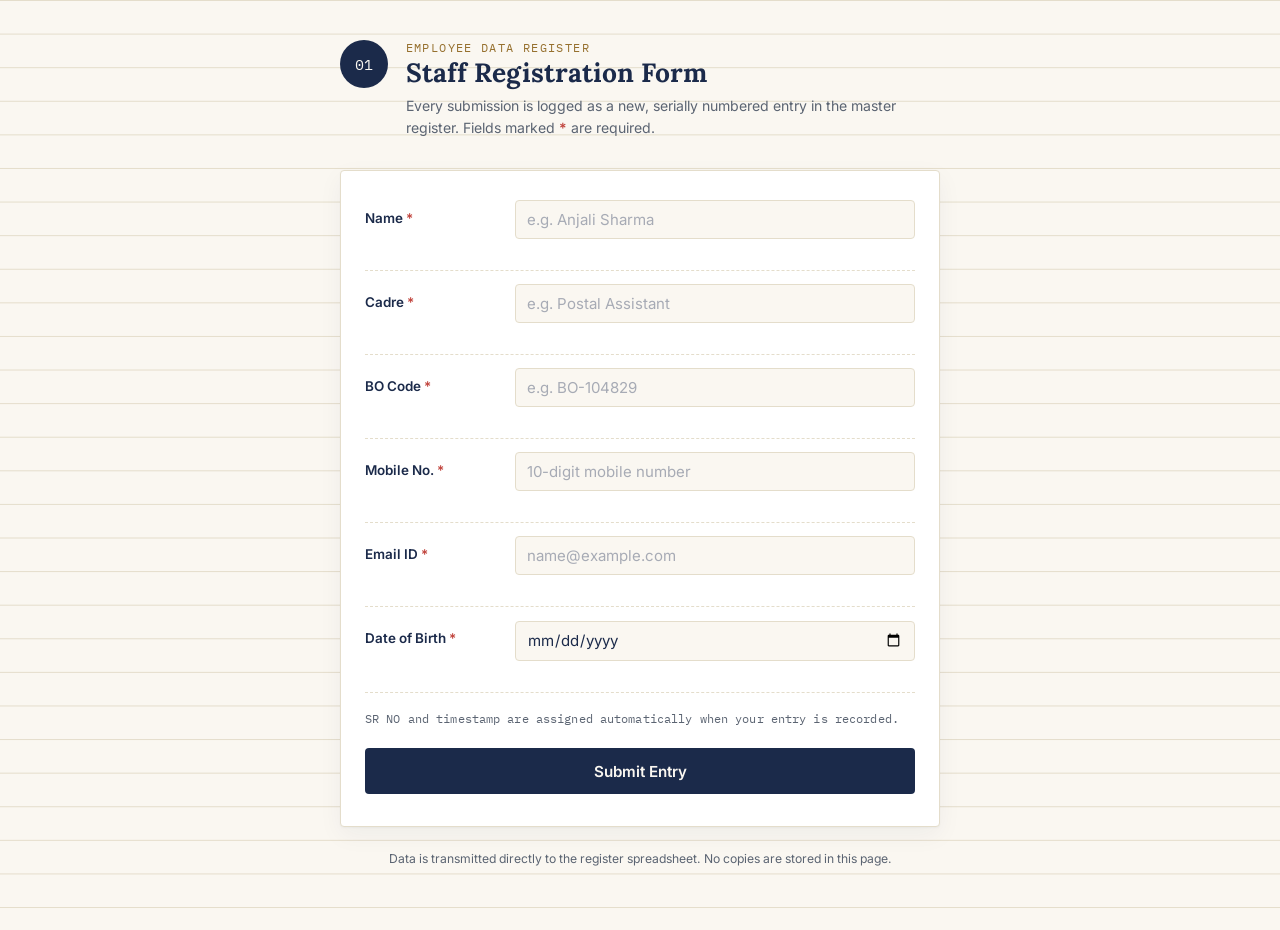
==== index.html @ 63828a0d "Add files via upload" ====
<!DOCTYPE html>
<html lang="en">
<head>
<meta charset="UTF-8">
<meta name="viewport" content="width=device-width, initial-scale=1.0">
<title>Staff Registration Form</title>
<link rel="preconnect" href="https://fonts.googleapis.com">
<link href="https://fonts.googleapis.com/css2?family=Lora:wght@500;600;700&family=Inter:wght@400;500;600;700&family=IBM+Plex+Mono:wght@500&display=swap" rel="stylesheet">
<link rel="stylesheet" href="style.css">
</head>
<body>

  <div class="page">

    <header class="register-header">
      <div class="register-header__mark">01</div>
      <div class="register-header__text">
        <p class="register-header__eyebrow">Employee Data Register</p>
        <h1>Staff Registration Form</h1>
        <p class="register-header__sub">Every submission is logged as a new, serially numbered entry in the master register. Fields marked <span class="req">*</span> are required.</p>
      </div>
    </header>

    <main class="ledger-card" aria-live="polite">

      <!-- Status banners -->
      <div id="statusBanner" class="status-banner" role="alert" hidden></div>

      <form id="registrationForm" novalidate>

        <div class="field-row">
          <label for="name">Name <span class="req">*</span></label>
          <div class="field-control">
            <input type="text" id="name" name="name" autocomplete="name" placeholder="e.g. Anjali Sharma" required maxlength="100">
            <span class="field-error" data-error-for="name"></span>
          </div>
        </div>

        <div class="field-row">
          <label for="cadre">Cadre <span class="req">*</span></label>
          <div class="field-control">
            <input type="text" id="cadre" name="cadre" placeholder="e.g. Postal Assistant" required maxlength="80">
            <span class="field-error" data-error-for="cadre"></span>
          </div>
        </div>

        <div class="field-row">
          <label for="boCode">BO Code <span class="req">*</span></label>
          <div class="field-control">
            <input type="text" id="boCode" name="boCode" placeholder="e.g. BO-104829" required maxlength="30">
            <span class="field-error" data-error-for="boCode"></span>
          </div>
        </div>

        <div class="field-row">
          <label for="mobile">Mobile No. <span class="req">*</span></label>
          <div class="field-control">
            <input type="tel" id="mobile" name="mobile" inputmode="numeric" autocomplete="tel" placeholder="10-digit mobile number" required maxlength="10" pattern="[0-9]{10}">
            <span class="field-error" data-error-for="mobile"></span>
          </div>
        </div>

        <div class="field-row">
          <label for="email">Email ID <span class="req">*</span></label>
          <div class="field-control">
            <input type="email" id="email" name="email" autocomplete="email" placeholder="name@example.com" required maxlength="120">
            <span class="field-error" data-error-for="email"></span>
          </div>
        </div>

        <div class="field-row">
          <label for="dob">Date of Birth <span class="req">*</span></label>
          <div class="field-control">
            <input type="date" id="dob" name="dob" required>
            <span class="field-error" data-error-for="dob"></span>
          </div>
        </div>

        <div class="ledger-card__footnote">
          <span class="ledger-card__serial-hint">SR NO and timestamp are assigned automatically when your entry is recorded.</span>
        </div>

        <button type="submit" id="submitBtn" class="submit-btn">
          <span class="submit-btn__label">Submit Entry</span>
          <span class="submit-btn__spinner" hidden aria-hidden="true"></span>
        </button>

      </form>

    </main>

    <footer class="page-footer">
      <p>Data is transmitted directly to the register spreadsheet. No copies are stored in this page.</p>
    </footer>

  </div>

<script src="script.js"></script>
</body>
</html>
---- style.css ----
/* ============================================================
   Staff Registration Form — "Ledger" theme
   Palette:
     --ink:        #1B2A4A  (deep navy — header, headings)
     --paper:      #FAF7F1  (warm paper background)
     --paper-line: #E4DDCB  (rule lines / borders)
     --brass:      #B8863B  (accent — focus, active states)
     --ok:         #2F7D4F  (success)
     --err:        #C1443D  (error)
     --ink-soft:   #5B6472  (secondary text)
   ============================================================ */

:root {
  --ink: #1B2A4A;
  --ink-soft: #5B6472;
  --paper: #FAF7F1;
  --paper-raised: #FFFFFF;
  --paper-line: #E4DDCB;
  --brass: #B8863B;
  --brass-dark: #96702E;
  --ok: #2F7D4F;
  --ok-bg: #EAF4EE;
  --err: #C1443D;
  --err-bg: #FBEDEC;
  --radius: 4px;
  --font-display: 'Lora', Georgia, serif;
  --font-body: 'Inter', -apple-system, BlinkMacSystemFont, sans-serif;
  --font-mono: 'IBM Plex Mono', ui-monospace, monospace;
}

* { box-sizing: border-box; }

body {
  margin: 0;
  background: var(--paper);
  background-image:
    linear-gradient(var(--paper-line) 1px, transparent 1px);
  background-size: 100% 2.1rem;
  background-attachment: local;
  font-family: var(--font-body);
  color: var(--ink);
  -webkit-font-smoothing: antialiased;
}

.page {
  max-width: 640px;
  margin: 0 auto;
  padding: 2.5rem 1.25rem 4rem;
}

/* ---------- Header ---------- */

.register-header {
  display: flex;
  align-items: flex-start;
  gap: 1.1rem;
  margin-bottom: 2rem;
}

.register-header__mark {
  flex: 0 0 auto;
  width: 48px;
  height: 48px;
  border-radius: 50%;
  background: var(--ink);
  color: var(--paper);
  font-family: var(--font-mono);
  font-size: 0.95rem;
  display: flex;
  align-items: center;
  justify-content: center;
  letter-spacing: 0.03em;
}

.register-header__eyebrow {
  margin: 0 0 0.15rem;
  font-family: var(--font-mono);
  font-size: 0.72rem;
  letter-spacing: 0.12em;
  text-transform: uppercase;
  color: var(--brass-dark);
}

.register-header h1 {
  margin: 0 0 0.4rem;
  font-family: var(--font-display);
  font-weight: 700;
  font-size: 1.65rem;
  color: var(--ink);
  line-height: 1.2;
}

.register-header__sub {
  margin: 0;
  font-size: 0.88rem;
  color: var(--ink-soft);
  line-height: 1.5;
}

.req {
  color: var(--err);
  font-weight: 600;
}

/* ---------- Card ---------- */

.ledger-card {
  background: var(--paper-raised);
  border: 1px solid var(--paper-line);
  border-radius: var(--radius);
  padding: 1.75rem 1.5rem 2rem;
  box-shadow: 0 1px 2px rgba(27, 42, 74, 0.04), 0 8px 24px rgba(27, 42, 74, 0.05);
}

/* ---------- Status banner ---------- */

.status-banner {
  padding: 0.85rem 1rem;
  border-radius: var(--radius);
  font-size: 0.88rem;
  margin-bottom: 1.4rem;
  line-height: 1.45;
  border: 1px solid transparent;
}

.status-banner.success {
  background: var(--ok-bg);
  color: var(--ok);
  border-color: #cfe6d7;
}

.status-banner.error {
  background: var(--err-bg);
  color: var(--err);
  border-color: #f0d3d0;
}

/* ---------- Form rows ---------- */

.field-row {
  display: grid;
  grid-template-columns: 130px 1fr;
  gap: 0.5rem 1.25rem;
  align-items: start;
  padding: 0.85rem 0;
  border-bottom: 1px dashed var(--paper-line);
}

.field-row:first-of-type {
  padding-top: 0.1rem;
}

.field-row label {
  font-size: 0.84rem;
  font-weight: 600;
  color: var(--ink);
  padding-top: 0.6rem;
}

.field-control {
  display: flex;
  flex-direction: column;
  gap: 0.3rem;
}

input {
  width: 100%;
  font-family: var(--font-body);
  font-size: 0.94rem;
  padding: 0.55rem 0.7rem;
  border: 1px solid var(--paper-line);
  border-radius: var(--radius);
  background: var(--paper);
  color: var(--ink);
  transition: border-color 0.15s ease, box-shadow 0.15s ease;
}

input::placeholder {
  color: #A7ABB5;
}

input:focus {
  outline: none;
  border-color: var(--brass);
  box-shadow: 0 0 0 3px rgba(184, 134, 59, 0.16);
  background: var(--paper-raised);
}

input:focus-visible {
  outline: 2px solid var(--brass);
  outline-offset: 1px;
}

input.invalid {
  border-color: var(--err);
}

input.invalid:focus {
  box-shadow: 0 0 0 3px rgba(193, 68, 61, 0.14);
}

input.valid {
  border-color: var(--ok);
}

.field-error {
  font-size: 0.78rem;
  color: var(--err);
  min-height: 1em;
  display: block;
}

/* ---------- Footnote + submit ---------- */

.ledger-card__footnote {
  padding: 0.9rem 0 0.3rem;
}

.ledger-card__serial-hint {
  font-family: var(--font-mono);
  font-size: 0.74rem;
  color: var(--ink-soft);
  letter-spacing: 0.01em;
}

.submit-btn {
  margin-top: 1rem;
  width: 100%;
  display: flex;
  align-items: center;
  justify-content: center;
  gap: 0.6rem;
  background: var(--ink);
  color: var(--paper);
  border: none;
  border-radius: var(--radius);
  font-family: var(--font-body);
  font-weight: 600;
  font-size: 0.95rem;
  padding: 0.85rem 1rem;
  cursor: pointer;
  transition: background 0.15s ease, transform 0.05s ease;
}

.submit-btn:hover { background: #263b64; }
.submit-btn:active { transform: translateY(1px); }

.submit-btn:disabled {
  background: #9098a8;
  cursor: not-allowed;
}

.submit-btn__spinner {
  width: 15px;
  height: 15px;
  border: 2px solid rgba(250, 247, 241, 0.4);
  border-top-color: var(--paper);
  border-radius: 50%;
  animation: spin 0.7s linear infinite;
}

@keyframes spin {
  to { transform: rotate(360deg); }
}

/* ---------- Footer ---------- */

.page-footer {
  text-align: center;
  margin-top: 1.5rem;
}

.page-footer p {
  font-size: 0.76rem;
  color: var(--ink-soft);
  margin: 0;
}

/* ---------- Responsive ---------- */

@media (max-width: 520px) {
  .field-row {
    grid-template-columns: 1fr;
    gap: 0.35rem;
  }
  .field-row label {
    padding-top: 0;
  }
  .register-header h1 {
    font-size: 1.4rem;
  }
  .ledger-card {
    padding: 1.4rem 1.1rem 1.6rem;
  }
}
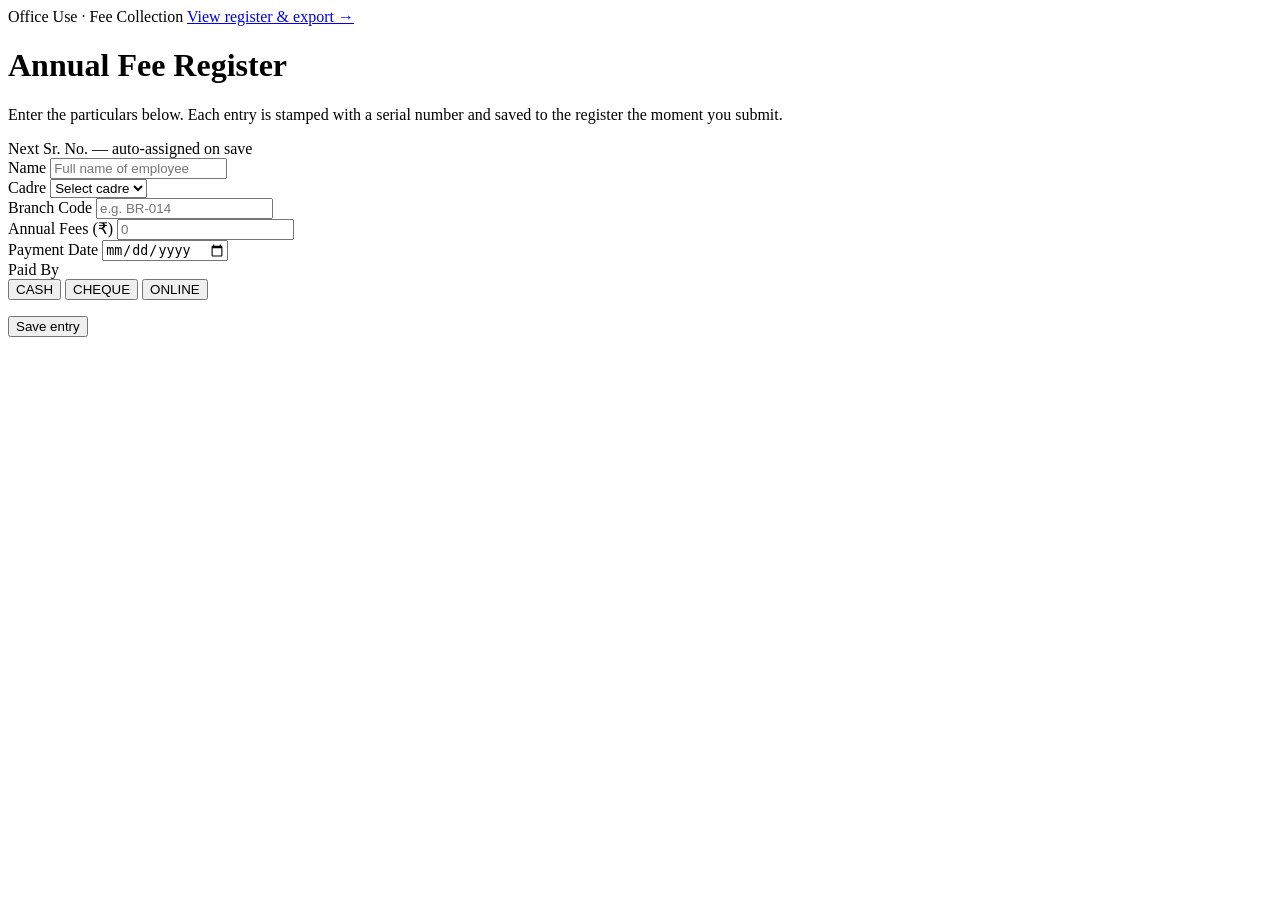
==== commit f02b76c8: "Add files via upload" ====
--- a/index.html
+++ b/index.html
@@ -3,98 +3,96 @@
 <head>
 <meta charset="UTF-8">
 <meta name="viewport" content="width=device-width, initial-scale=1.0">
-<title>Staff Registration Form</title>
+<title>Annual Fee Register</title>
 <link rel="preconnect" href="https://fonts.googleapis.com">
-<link href="https://fonts.googleapis.com/css2?family=Lora:wght@500;600;700&family=Inter:wght@400;500;600;700&family=IBM+Plex+Mono:wght@500&display=swap" rel="stylesheet">
-<link rel="stylesheet" href="style.css">
+<link href="https://fonts.googleapis.com/css2?family=Source+Serif+4:opsz,wght@8..60,500;8..60,600;8..60,700&family=IBM+Plex+Sans:wght@400;500;600&family=IBM+Plex+Mono:wght@500;600&display=swap" rel="stylesheet">
+<link rel="stylesheet" href="assets/style.css">
 </head>
 <body>
 
-  <div class="page">
+  <div class="ledger-page">
 
-    <header class="register-header">
-      <div class="register-header__mark">01</div>
-      <div class="register-header__text">
-        <p class="register-header__eyebrow">Employee Data Register</p>
-        <h1>Staff Registration Form</h1>
-        <p class="register-header__sub">Every submission is logged as a new, serially numbered entry in the master register. Fields marked <span class="req">*</span> are required.</p>
+    <header class="ledger-header">
+      <div class="header-top">
+        <span class="eyebrow">Office Use &middot; Fee Collection</span>
+        <a class="admin-link" href="admin.html">View register &amp; export &rarr;</a>
       </div>
+      <h1>Annual Fee Register</h1>
+      <p class="subtitle">Enter the particulars below. Each entry is stamped with a serial number and saved to the register the moment you submit.</p>
     </header>
 
-    <main class="ledger-card" aria-live="polite">
+    <div class="stub-and-form">
 
-      <!-- Status banners -->
-      <div id="statusBanner" class="status-banner" role="alert" hidden></div>
+      <!-- Signature element: a running counter stub, like the carbon-copy foil of a receipt book -->
+      <aside class="counter-stub" aria-live="polite">
+        <span class="stub-label">Next Sr. No.</span>
+        <span class="stub-number" id="nextSrNumber">&mdash;</span>
+        <span class="stub-foot">auto-assigned on save</span>
+      </aside>
 
-      <form id="registrationForm" novalidate>
+      <form id="feeForm" class="ledger-form" autocomplete="off">
+
+        <div class="field">
+          <label for="name">Name</label>
+          <input type="text" id="name" name="name" placeholder="Full name of employee" required>
+        </div>
 
         <div class="field-row">
-          <label for="name">Name <span class="req">*</span></label>
-          <div class="field-control">
-            <input type="text" id="name" name="name" autocomplete="name" placeholder="e.g. Anjali Sharma" required maxlength="100">
-            <span class="field-error" data-error-for="name"></span>
+          <div class="field">
+            <label for="cadre">Cadre</label>
+            <select id="cadre" name="cadre" required>
+              <option value="" disabled selected>Select cadre</option>
+              <option value="ASST">ASST</option>
+              <option value="HGA">HGA</option>
+              <option value="AAO">AAO</option>
+              <option value="AO">AO</option>
+              <option value="ADM">ADM</option>
+              <option value="DM">DM</option>
+            </select>
+          </div>
+
+          <div class="field">
+            <label for="branchCode">Branch Code</label>
+            <input type="text" id="branchCode" name="branchCode" placeholder="e.g. BR-014" required>
           </div>
         </div>
 
         <div class="field-row">
-          <label for="cadre">Cadre <span class="req">*</span></label>
-          <div class="field-control">
-            <input type="text" id="cadre" name="cadre" placeholder="e.g. Postal Assistant" required maxlength="80">
-            <span class="field-error" data-error-for="cadre"></span>
+          <div class="field">
+            <label for="annualFees">Annual Fees (&#8377;)</label>
+            <input type="number" id="annualFees" name="annualFees" min="0" step="1" placeholder="0" required>
+          </div>
+
+          <div class="field">
+            <label for="paymentDate">Payment Date</label>
+            <input type="date" id="paymentDate" name="paymentDate" required>
           </div>
         </div>
 
-        <div class="field-row">
-          <label for="boCode">BO Code <span class="req">*</span></label>
-          <div class="field-control">
-            <input type="text" id="boCode" name="boCode" placeholder="e.g. BO-104829" required maxlength="30">
-            <span class="field-error" data-error-for="boCode"></span>
+        <div class="field">
+          <label for="paidBy">Paid By</label>
+          <div class="segmented" id="paidBy" role="radiogroup" aria-label="Paid By">
+            <button type="button" class="segment" data-value="CASH">CASH</button>
+            <button type="button" class="segment" data-value="CHEQUE">CHEQUE</button>
+            <button type="button" class="segment" data-value="ONLINE">ONLINE</button>
           </div>
+          <input type="hidden" id="paidByValue" name="paidBy" required>
         </div>
 
-        <div class="field-row">
-          <label for="mobile">Mobile No. <span class="req">*</span></label>
-          <div class="field-control">
-            <input type="tel" id="mobile" name="mobile" inputmode="numeric" autocomplete="tel" placeholder="10-digit mobile number" required maxlength="10" pattern="[0-9]{10}">
-            <span class="field-error" data-error-for="mobile"></span>
-          </div>
+        <div class="form-footer">
+          <p class="status" id="statusMsg" role="status"></p>
+          <button type="submit" id="submitBtn" class="submit-btn">
+            <span class="btn-label">Save entry</span>
+            <span class="btn-spinner" aria-hidden="true"></span>
+          </button>
         </div>
 
-        <div class="field-row">
-          <label for="email">Email ID <span class="req">*</span></label>
-          <div class="field-control">
-            <input type="email" id="email" name="email" autocomplete="email" placeholder="name@example.com" required maxlength="120">
-            <span class="field-error" data-error-for="email"></span>
-          </div>
-        </div>
-
-        <div class="field-row">
-          <label for="dob">Date of Birth <span class="req">*</span></label>
-          <div class="field-control">
-            <input type="date" id="dob" name="dob" required>
-            <span class="field-error" data-error-for="dob"></span>
-          </div>
-        </div>
-
-        <div class="ledger-card__footnote">
-          <span class="ledger-card__serial-hint">SR NO and timestamp are assigned automatically when your entry is recorded.</span>
-        </div>
-
-        <button type="submit" id="submitBtn" class="submit-btn">
-          <span class="submit-btn__label">Submit Entry</span>
-          <span class="submit-btn__spinner" hidden aria-hidden="true"></span>
-        </button>
-
       </form>
-
-    </main>
-
-    <footer class="page-footer">
-      <p>Data is transmitted directly to the register spreadsheet. No copies are stored in this page.</p>
-    </footer>
+    </div>
 
   </div>
 
-<script src="script.js"></script>
+<script src="assets/config.js"></script>
+<script src="assets/script.js"></script>
 </body>
 </html>
